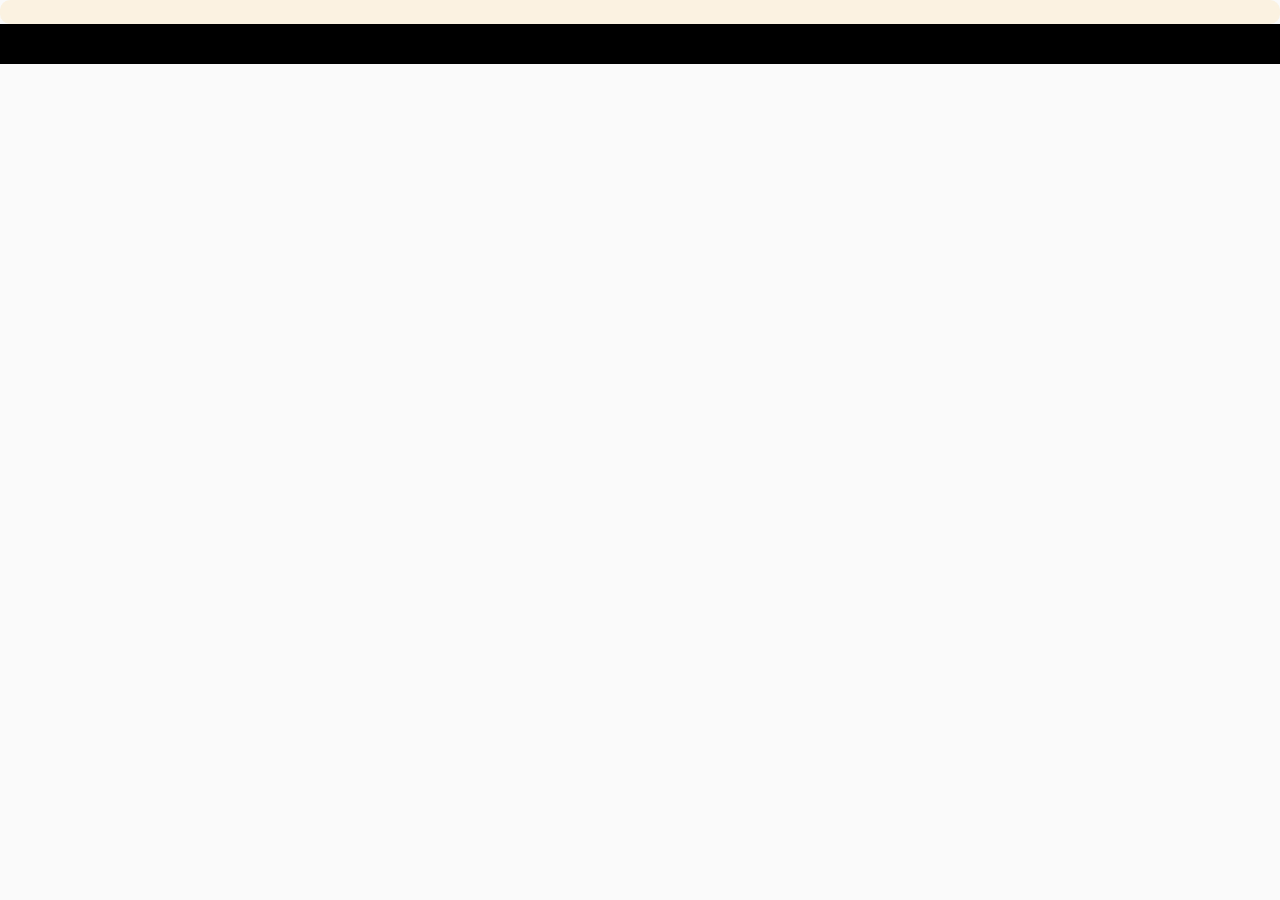
==== index.html @ 56a1b5e3 "FixAmNow MVP ready for deployment" ====
<!DOCTYPE html>
<html lang="en">
  <head>
    <meta charset="utf-8" />
    <meta name="viewport" content="width=device-width,initial-scale=1" />
    <title>FixAmNow — Home Services (Demo)</title>
    <link rel="stylesheet" href="fixutilities.css" />
    <link rel="stylesheet" href="fixstyles.css" />
  </head>
  <body>
    <div id="app" class="app-root">
      <!-- Navbar injected by components -->
      <header id="top" role="banner"></header>
      <main id="main" role="main"></main>
      <div id="modals"></div>
      <div id="toasts" aria-live="polite" aria-atomic="true"></div>
      <footer id="footer" role="contentinfo"></footer>
    </div>

    <!-- Core utilities -->

    <!-- Core utilities -->
    <script type="module" src="fixutils.js"></script>
    <script type="module" src="fixvalidators.js"></script>
    <script type="module" src="fixstate.js"></script>

    <!-- Always-visible layout -->
    <script type="module" src="fixnavbar.js"></script>
    <script type="module" src="fixfooter.js"></script>

    <!-- Toast + Modal -->
    <script type="module" src="fixtoast.js"></script>
    <script type="module" src="fixmodal.js"></script>

    <!-- Pages (MUST come before router so they exist) -->
    <script type="module" src="fixhome.js"></script>
    <script type="module" src="fixbooking.js"></script>
    <script type="module" src="fixhistory.js"></script>
    <script type="module" src="fixprofile.js"></script>
    <script type="module" src="fixlogin.js"></script>
    <script type="module" src="fixsignup.js"></script>
    <script type="module" src="fixnotfound.js"></script>

    <!-- Router loads LAST -->
    <script type="module" src="fixrouter.js"></script>
  </body>
</html>
---- fixutilities.css ----
:root {
  --primary: #18a058;
  --dark: #0b1b12;
  --accent: #ffd166;
  --bg: #f7faf6;
  --card: #ffffff;
  --muted: #6b7280;
  --radius: 12px;
  --shadow: 0 6px 18px rgba(11, 27, 18, 0.06);
  --max-width: 1100px;
}
* {
  box-sizing: border-box;
}
html,
body,
#app {
  height: 100%;
}
body {
  margin: 0;
  font-family: Inter, system-ui, -apple-system, "Segoe UI", Roboto,
    "Helvetica Neue", Arial;
  color: var(--dark);
  background: var(--bg);
}
.container {
  max-width: var(--max-width);
  margin: 0 auto;
  padding: 0 16px;
}
.grid {
  display: grid;
  gap: 16px;
}
.grid.cols-3 {
  grid-template-columns: repeat(3, 1fr);
}
.flex {
  display: flex;
  gap: 12px;
  align-items: center;
}
.btn {
  padding: 10px 14px;
  border-radius: 10px;
  border: 0;
  cursor: pointer;
}
.btn-primary {
  background: var(--primary);
  color: white;
}
.btn-ghost {
  background: transparent;
  border: 1px solid rgba(11, 27, 18, 0.06);
}
.card {
  background: var(--card);
  border-radius: var(--radius);
  box-shadow: var(--shadow);
  padding: 16px;
}
.h1 {
  font-size: 28px;
  margin: 0 0 8px;
}
.h2 {
  font-size: 20px;
  margin: 0 0 6px;
}
.text-muted {
  color: var(--muted);
}
.mt-8 {
  margin-top: 32px;
}
.mt-4 {
  margin-top: 16px;
}
.mb-4 {
  margin-bottom: 16px;
}
.p-4 {
  padding: 16px;
}
.p-2 {
  padding: 8px;
}
.round {
  border-radius: 50%;
}
.hide {
  display: none;
}
.input {
  width: 100%;
  padding: 10px;
  border-radius: 8px;
  border: 1px solid #e6e6e6;
}
.label {
  display: block;
  font-size: 13px;
  margin-bottom: 6px;
}
.small {
  font-size: 13px;
}
@media (max-width: 768px) {
  .grid.cols-3 {
    grid-template-columns: repeat(2, 1fr);
  }
  .container {
    padding: 0 12px;
  }
}
@media (max-width: 420px) {
  .grid.cols-3 {
    grid-template-columns: 1fr;
  }
}
---- fixstyles.css ----
/* General reset */
* {
  margin: 0;
  padding: 0;
  box-sizing: border-box;
}

body {
  font-family: "Segoe UI", sans-serif;
  background: #fafafa;
  color: #111;
  line-height: 1.5;
  margin: 0;
}

/* Header/Navbar */
header {
  position: sticky;
  top: 0;
  z-index: 50;
  background: rgba(255, 165, 0, 0.1); /* orangeish for your logo */
  padding: 12px 40px;
  display: flex;
  align-items: center;
  justify-content: space-between;
  /* border-bottom: 2px solid orange; */
  animation: slideDown 2s ease-out;
  border-radius: 10px;
}

@keyframes slideDown {
  from {
    transform: translateY(-100%);
    opacity: 0;
  }
  to {
    transform: translateY(0);
    opacity: 1;
  }
}
/* Navbar container */
.navbar {
  display: flex;
  justify-content: space-between;
  align-items: center;
  padding: 12px 24px;
  background: #fffaf3;
  box-shadow: 0 2px 6px rgba(0, 0, 0, 0.05);
  position: sticky;
  top: 0;
  z-index: 1000;
  transition: all 0.3s ease;

  width: 100%;
  border-radius: 10px;
}

/* Left side: logo + brand name */
.nav-left {
  display: flex;
  align-items: center;
  gap: 10px;
}

.nav-left img {
  width: 60px;
  height: 60px;
  object-fit: contain;
  transition: transform 0.3s ease;
  border-radius: 30%;
}

.nav-left img:hover {
  transform: scale(1.1); /* subtle hover effect */
}

.brand-name {
  font-size: 1.5rem;
  font-weight: 700;
  color: orange; /* orange for brand */
}

/* Nav links */

/* Navbar */
.navbar {
  display: flex;
  justify-content: space-between;
  align-items: center;
  padding: 15px 30px;
  background: #000; /* Black */
  color: #fff;
  position: sticky;
  top: 0;
  z-index: 100;
}
.nav-left {
  display: flex;
  align-items: center;
  gap: 10px;
}
.nav-logo {
  height: 35px;
}
.brand-name {
  font-size: 20px;
  font-weight: bold;
  color: orange; /* Orange */
}
.nav-links {
  list-style: none;
  display: flex;
  gap: 20px;
  margin: 0;
  padding: 0;
  text-decoration: none;

  font-weight: 500;
}
.nav-links li a {
  color: #fff;
  text-decoration: none;
  font-weight: 500;
  padding: 6px 12px;
}
.nav-links li a:hover {
  color: orange;
}
.btn-login {
  border: 1px solid orange;
  padding: 6px 14px;
  border-radius: 5px;
  transition: 0.3s;
  color: orange;
}
.btn-login:hover {
  background: orange;
  color: #fff;
}
.btn-signup {
  background: orange;
  padding: 6px 14px;
  border-radius: 5px;
  color: #fff;
  font-weight: bold;
  transition: 0.3s;
}
.btn-signup:hover {
  background: black;
  color: orange;
}
/* Mobile responsiveness */
@media (max-width: 768px) {
  .nav-links {
    flex-direction: column; /* stack links vertically */
    gap: 8px; /* smaller spacing */
    align-items: flex-start;
  }
}

/* ========================
   GENERAL PAGE STYLING
======================== */

h1,
h2,
h3 {
  margin: 0;
  font-weight: 600;
}

a {
  text-decoration: none;
  transition: all 0.3s ease;
}

button,
.btn-primary,
.btn-secondary,
.btn-card {
  cursor: pointer;
}

/* ========================
   HERO SECTION
======================== */
.hero {
  display: flex;
  justify-content: center;
  align-items: center;
  background: linear-gradient(90deg, #fff7f0, #fff);
  padding: 100px 20px;
  text-align: center;
  position: relative;
  overflow: hidden;
}

.hero::before {
  content: "";
  position: absolute;
  top: -50px;
  left: -50px;
  width: 300px;
  height: 300px;
  background: orange;
  opacity: 0.1;
  border-radius: 50%;
  animation: float 6s ease-in-out infinite;
}

@keyframes float {
  0%,
  100% {
    transform: translateY(0) rotate(0deg);
  }
  50% {
    transform: translateY(-20px) rotate(45deg);
  }
}

.hero h1 {
  font-size: 3rem;
  color: #111;
  margin-bottom: 20px;
  animation: fadeInUp 1s ease forwards;
}

.hero p {
  font-size: 1.25rem;
  color: #333;
  max-width: 600px;
  margin: 0 auto 30px;
  animation: fadeInUp 1.2s ease forwards;
}

.hero-buttons {
  display: flex;
  justify-content: center;
  gap: 20px;
  animation: fadeInUp 1.4s ease forwards;
}

.btn-primary {
  padding: 14px 30px;
  background-color: orange;
  color: #fff;
  border-radius: 8px;
  font-weight: 600;
}

.btn-primary:hover {
  background-color: #ff9500;
}

.btn-secondary {
  padding: 14px 30px;
  background-color: #111;
  color: #fff;
  border-radius: 8px;
  font-weight: 600;
}

.btn-secondary:hover {
  background-color: #333;
}

/* ========================
   SERVICES SECTION
======================== */
.services {
  padding: 80px 20px;
  text-align: center;
  background: #fff;
}

.services h2 {
  font-size: 2.5rem;
  margin-bottom: 50px;
  color: #111;
  position: relative;
}

.services h2::after {
  content: "";
  display: block;
  width: 60px;
  height: 4px;
  background: orange;
  margin: 15px auto 0;
  border-radius: 2px;
}

.service-list {
  display: grid;
  grid-template-columns: repeat(auto-fit, minmax(220px, 1fr));
  gap: 30px;
  justify-items: center;
}

.service-card {
  background: #fff;
  border: 1px solid #eee;
  border-radius: 15px;
  padding: 25px 20px;
  text-align: center;
  width: 100%;
  max-width: 260px;
  box-shadow: 0 8px 20px rgba(0, 0, 0, 0.05);
  transition: all 0.3s ease;
  transform: translateY(0);
  animation: fadeInUp 1s ease forwards;
}

.service-card:hover {
  transform: translateY(-10px);
  box-shadow: 0 12px 25px rgba(0, 0, 0, 0.1);
}

.service-icon img {
  width: 80px;
  height: 80px;
  object-fit: cover; /* keeps the image neat */
  border-radius: 8px;
}

.service-card h3 {
  font-size: 1.25rem;
  margin-bottom: 10px;
  color: #111;
}

.service-card p {
  font-size: 0.95rem;
  color: #555;
  margin-bottom: 15px;
}

.price {
  display: block;
  font-weight: 600;
  color: orange;
  margin-bottom: 15px;
}

.btn-card {
  padding: 10px 20px;
  background: #111;
  color: #fff;
  border-radius: 6px;
  font-weight: 500;
}

.btn-card:hover {
  background: #333;
}

/* ========================
   ANIMATIONS
======================== */
@keyframes fadeInUp {
  from {
    opacity: 0;
    transform: translateY(20px);
  }
  to {
    opacity: 1;
    transform: translateY(0);
  }
}

/* ========================
   RESPONSIVE
======================== */
@media (max-width: 768px) {
  .hero h1 {
    font-size: 2.2rem;
  }
  .hero p {
    font-size: 1rem;
  }
  .hero-buttons {
    flex-direction: column;
    gap: 15px;
  }
  .service-list {
    gap: 20px;
  }
}

/* ===== FEATURED ARTISANS ===== */
.featured-artisans {
  padding: 80px 20px;
  background: #fdfdfd;
  text-align: center;
}

.featured-artisans h2 {
  font-size: 2rem;
  font-weight: bold;
  color: #111;
  margin-bottom: 40px;
  position: relative;
  display: inline-block;
}

.featured-artisans h2::after {
  content: "";
  display: block;
  width: 70px;
  height: 3px;
  background: orange;
  margin: 8px auto 0;
  border-radius: 2px;
}

.artisan-list {
  display: grid;
  grid-template-columns: repeat(auto-fit, minmax(240px, 1fr));
  gap: 24px;
}

.artisan-card {
  background: #fff;
  border-radius: 12px;
  padding: 20px;
  box-shadow: 0 4px 12px rgba(0, 0, 0, 0.08);
  transition: transform 0.3s ease, box-shadow 0.3s ease;
  animation: fadeInUp 0.7s ease both;
}

.artisan-card:hover {
  transform: translateY(-6px);
  box-shadow: 0 8px 20px rgba(0, 0, 0, 0.15);
}

.artisan-card img {
  width: 100%;
  height: 200px;
  object-fit: cover;
  border-radius: 10px;
  margin-bottom: 12px;
}

.artisan-card h3 {
  font-size: 1.2rem;
  font-weight: bold;
  color: #111;
  margin-bottom: 6px;
}

.artisan-card p {
  font-size: 0.95rem;
  color: #444;
  font-weight: 500;
}

/* ===== TESTIMONIALS ===== */
.testimonials {
  padding: 80px 20px;
  background: #fffaf5; /* soft off-white with warmth */
  text-align: center;
}

.testimonials h2 {
  font-size: 2rem;
  font-weight: bold;
  color: #111;
  margin-bottom: 40px;
  position: relative;
  display: inline-block;
}

.testimonials h2::after {
  content: "";
  display: block;
  width: 70px;
  height: 3px;
  background: orange;
  margin: 8px auto 0;
  border-radius: 2px;
}

/* CTA Section */
.cta-book {
  text-align: center;
  padding: 80px 20px;
  background: linear-gradient(90deg, #ffccd5, #fff);
  color: black;
  border-radius: 12px;
  margin: 60px auto;
  max-width: 1000px;
  animation: fadeUp 1s ease-in-out;
}

.cta-book h2 {
  font-size: 2rem;
  margin-bottom: 20px;
  font-weight: bold;
}

/* CTA Button */
.cta-btn {
  font-size: 1.2rem;
  padding: 16px 36px;
  border-radius: 10px;
  font-weight: bold;
  background: #fff;
  color: #111;
  border: none;
  cursor: pointer;
  text-decoration: none;
  transition: all 0.3s ease;
}

.cta-btn:hover {
  background: transparent;
  color: #fff;
  border: 2px solid #fff;
  transform: scale(1.05);
}

/* Animation */
@keyframes fadeUp {
  from {
    opacity: 0;
    transform: translateY(50px);
  }
  to {
    opacity: 1;
    transform: translateY(0);
  }
}

/* ================================
   FOOTER STYLING
===================================*/
footer {
  background: #000000; /* deep black background */
  color: #eee; /* light text */
  padding: 20px 20px 20px;
  font-family: "Segoe UI", sans-serif;
}

.footer-container {
  display: grid;
  grid-template-columns: repeat(3, 1fr);
  gap: 30px;
  max-width: 1200px;
  margin: 0 auto;
}

.footer-col h4 {
  color: orange;
  font-size: 18px;
  margin-bottom: 16px;
  position: relative;
}

.footer-col h4::after {
  content: "";
  width: 40px;
  height: 2px;
  background: orange;
  position: absolute;
  bottom: -6px;
  left: 0;
}

.footer-logo {
  width: 80px;
  margin-bottom: 14px;
  border-radius: 30%;
}

.footer-col p {
  font-size: 14px;
  color: #bbb;
  line-height: 1.6;
}

.footer-col ul {
  list-style: none;
  padding: 0;
}

.footer-col ul li {
  margin: 8px 0;
  font-size: 14px;
  color: #ccc;
}

.footer-col ul li a {
  text-decoration: none;
  color: #ccc;
  transition: color 0.3s ease;
}

.footer-col ul li a:hover {
  color: orange;
}

.footer-bottom {
  text-align: center;
  margin-top: 20px;
  padding-top: 10px;
  border-top: 1px solid rgba(255, 255, 255, 0.15);
  font-size: 13px;
  color: #aaa;
}

.footer-bottom p {
  margin: 0;
}

/* Responsive footer */
@media (max-width: 768px) {
  .footer-container {
    grid-template-columns: 1fr;
    text-align: center;
  }

  .footer-col h4::after {
    left: 50%;
    transform: translateX(-50%);
  }
}

/* =========================
   Testimonials Section
========================= */
.testimonials {
  padding: 60px 20px;
  background: #fffaf7; /* subtle light background */
  text-align: center;
}

.testimonials h2 {
  font-size: 2rem;
  margin-bottom: 30px;
  color: #222;
}

.testimonial-list {
  display: grid;
  grid-template-columns: repeat(auto-fit, minmax(280px, 1fr));
  gap: 20px;
  margin-bottom: 30px;
}

.testimonial-card {
  background: #fff;
  border-radius: 12px;
  box-shadow: 0 4px 12px rgba(0, 0, 0, 0.08);
  padding: 20px;
  text-align: left;
  transition: transform 0.3s ease, box-shadow 0.3s ease;
}

.testimonial-card:hover {
  transform: translateY(-5px);
  box-shadow: 0 6px 16px rgba(0, 0, 0, 0.12);
}

.testimonial-card p {
  font-size: 1rem;
  color: #444;
  line-height: 1.5;
  margin-bottom: 15px;
}

.testimonial-card span {
  font-weight: bold;
  color: #ff6600; /* brand orange */
}

/* Controls */
.testimonial-controls {
  display: flex;
  justify-content: center;
  gap: 15px;
}

.testimonial-controls button {
  padding: 10px 20px;
  background: #000; /* black brand */
  color: #fff;
  border: none;
  border-radius: 8px;
  font-size: 1rem;
  cursor: pointer;
  transition: background-color 0.3s ease;
}

.testimonial-controls button:hover {
  background: #ff6600; /* orange hover */
}

/* Responsive tweak */
@media (max-width: 768px) {
  .testimonials h2 {
    font-size: 1.5rem;
  }

  .testimonial-card {
    padding: 15px;
  }
}

/* ===== Booking Page ===== */
.booking-page {
  max-width: 600px;
  margin: 3rem auto;
  padding: 2rem;
  background: #fff;
  border-radius: 12px;
  box-shadow: 0 4px 12px rgba(0, 0, 0, 0.08);
}

.booking-page h2 {
  font-size: 1.8rem;
  margin-bottom: 1.5rem;
  text-align: center;
  color: #222;
}

/* ===== Form Styles ===== */
.booking-form {
  display: flex;
  flex-direction: column;
  gap: 1.2rem;
}

.booking-form label {
  font-weight: 600;
  font-size: 0.95rem;
  color: #333;
  margin-bottom: 0.3rem;
}

.booking-form input,
.booking-form select,
.booking-form textarea {
  width: 100%;
  padding: 0.9rem 1rem;
  border: 1px solid #ddd;
  border-radius: 8px;
  font-size: 1rem;
  transition: border 0.2s ease, box-shadow 0.2s ease;
}

.booking-form input:focus,
.booking-form select:focus,
.booking-form textarea:focus {
  border-color: #0077ff;
  box-shadow: 0 0 0 3px rgba(0, 119, 255, 0.1);
  outline: none;
}

/* ===== Button ===== */
.booking-form .btn-primary {
  background: #0077ff;
  color: #fff;
  font-weight: 600;
  border: none;
  padding: 1rem;
  border-radius: 8px;
  cursor: pointer;
  transition: background-color 0.2s ease;
}

.booking-form .btn-primary:hover {
  background: #005fcc;
}

/* ===== Responsive ===== */
@media (max-width: 600px) {
  .booking-page {
    margin: 1rem;
    padding: 1.5rem;
  }

  .booking-page h2 {
    font-size: 1.5rem;
  }
}

/* ===== History Page ===== */
.history-page {
  max-width: 800px;
  margin: 2rem auto;
  padding: 1rem;
}

.history-page h2 {
  text-align: center;
  margin-bottom: 1.5rem;
}

.history-list {
  display: flex;
  flex-direction: column;
  gap: 1rem;
}

.history-card {
  background: #fff;
  padding: 1.2rem;
  border-radius: 10px;
  box-shadow: 0 2px 6px rgba(0, 0, 0, 0.05);
}

.history-card h3 {
  margin-bottom: 0.5rem;
  color: #0077ff;
}

.status {
  font-weight: 600;
  padding: 0.2rem 0.6rem;
  border-radius: 6px;
}

.status.pending {
  background: #fff3cd;
  color: #856404;
}

.status.confirmed {
  background: #d4edda;
  color: #155724;
}

.status.completed {
  background: #cce5ff;
  color: #004085;
}

.empty {
  text-align: center;
  font-size: 1rem;
  color: #666;
}

/* ===== Auth Page Styling (Signup + Login) ===== */
.auth-page {
  max-width: 400px;
  margin: 60px auto;
  padding: 30px;
  background: #fff;
  border-radius: 10px;
  box-shadow: 0 4px 12px rgba(0, 0, 0, 0.08);
  text-align: center;
}

.auth-page h2 {
  margin-bottom: 20px;
  font-size: 24px;
  color: #333;
}

/* Auth form */
.auth-form {
  display: flex;
  flex-direction: column;
  gap: 15px;
  text-align: left;
}

.auth-form label {
  font-weight: 500;
  font-size: 14px;
  margin-bottom: 4px;
  color: #444;
}

.auth-form input {
  padding: 10px 12px;
  border: 1px solid #ddd;
  border-radius: 6px;
  font-size: 14px;
  outline: none;
  transition: border 0.2s;
}

.auth-form input:focus {
  border-color: orange;
  box-shadow: 0 0 0 2px rgba(255, 165, 0, 0.2);
}

/* Primary button */
.btn-primary {
  background: orange;
  color: white;
  border: none;
  padding: 10px;
  border-radius: 6px;
  cursor: pointer;
  font-size: 16px;
  transition: background 0.2s;
}

.btn-primary:hover {
  background: darkorange;
}

/* Switch to login/signup */
.switch-auth {
  margin-top: 15px;
  font-size: 14px;
  color: #666;
}

.switch-auth a {
  color: orange;
  font-weight: 500;
  text-decoration: none;
  margin-left: 4px;
}

.switch-auth a:hover {
  text-decoration: underline;
}

/* Responsive */
@media (max-width: 500px) {
  .auth-page {
    margin: 30px 15px;
    padding: 20px;
  }
}

.btn-logout {
  background: crimson;
  color: white;
  padding: 8px 16px;
  border-radius: 8px;
  text-decoration: none;
  font-weight: 500;
}

.user-name {
  margin-right: 10px;
  font-weight: 600;
  color: orange;
}

/* 🧱 General Page Setup */
.profile-container {
  max-width: 450px;
  margin: 3rem auto;
  background: #ffffff;
  padding: 2rem;
  border-radius: 20px;
  box-shadow: 0 10px 25px rgba(0, 0, 0, 0.1);
  text-align: center;
  transition: all 0.3s ease;
}

.profile-container:hover {
  transform: translateY(-5px);
}

/* 🧍 Profile Card */
.profile-card {
  display: flex;
  flex-direction: column;
  align-items: center;
  gap: 1rem;
}

.profile-card h2 {
  font-size: 1.5rem;
  color: #222;
  margin-bottom: 1rem;
}

/* 🖼️ Profile Picture */
.profile-pic {
  width: 130px;
  height: 130px;
  border-radius: 50%;
  border: 4px solid #007bff;
  object-fit: cover;
  box-shadow: 0 4px 12px rgba(0, 123, 255, 0.3);
  transition: all 0.3s ease;
}

.profile-pic:hover {
  transform: scale(1.05);
}

/* 👕 Info */
.profile-card p {
  font-size: 1rem;
  color: #555;
  margin: 0.3rem 0;
}

.profile-card span {
  font-weight: 600;
  color: #222;
}

/* 🎛️ Buttons */
.btn {
  background: #007bff;
  color: white;
  border: none;
  padding: 0.7rem 1.2rem;
  border-radius: 8px;
  cursor: pointer;
  font-weight: 600;
  transition: all 0.3s ease;
}

.btn:hover {
  background: #0056b3;
  transform: translateY(-2px);
}

.btn:active {
  transform: scale(0.98);
}

/* 🧩 Animation when updating */
@keyframes fadeIn {
  from {
    opacity: 0;
    transform: translateY(10px);
  }
  to {
    opacity: 1;
    transform: translateY(0);
  }
}

.profile-container {
  animation: fadeIn 0.4s ease;
}

/* 🧠 Dynamic Edit Mode */
.profile-card.editing span {
  display: none;
}

.profile-card.editing input {
  display: inline-block;
  font-size: 1rem;
  padding: 0.3rem;
  border-radius: 6px;
  border: 1px solid #ddd;
  outline: none;
}

.profile-card input {
  display: none;
}

/* 📱 Responsive */
@media (max-width: 500px) {
  .profile-container {
    width: 90%;
    padding: 1.5rem;
  }
  .profile-pic {
    width: 100px;
    height: 100px;
  }
  .btn {
    width: 100%;
  }
}

/* General section styling */
section {
  padding: 80px 10%;
  color: #222;
}

/* HEADINGS */
h1 {
  font-size: 2rem;
  font-weight: 700;
  color: #111;
  text-align: center;
  margin-bottom: 20px;
}
h1 span {
  color: #ff6600;
}

/* ABOUT PAGE */
.about-section {
  display: flex;
  flex-wrap: wrap;
  align-items: center;
  justify-content: space-between;
  gap: 2rem;
}
.about-content {
  flex: 1;
}
.about-content p {
  line-height: 1.6;
  color: #444;
}
.about-image {
  flex: 1;
  text-align: center;
}
.about-image img {
  width: 100%;
  max-width: 400px;
  border-radius: 10px;
}

/* SERVICES PAGE */
.services-section {
  text-align: center;
}
.service-grid {
  display: grid;
  grid-template-columns: repeat(auto-fit, minmax(200px, 1fr));
  gap: 1.5rem;
  margin-top: 2rem;
}
.service-card {
  background: #fff;
  border: 1px solid #eee;
  border-radius: 10px;
  padding: 20px;
  transition: 0.3s ease;
}
.service-card:hover {
  transform: translateY(-5px);
  box-shadow: 0 4px 15px rgba(255, 102, 0, 0.2);
}
.service-card img {
  width: 60px;
  height: 60px;
  margin-bottom: 10px;
}

/* CONTACT PAGE */
.contact-section {
  text-align: center;
}
.contact-form {
  max-width: 500px;
  margin: 20px auto;
  display: flex;
  flex-direction: column;
  gap: 15px;
}
.contact-form input,
.contact-form textarea {
  padding: 12px;
  border-radius: 6px;
  border: 1px solid #ccc;
  font-size: 1rem;
  resize: none;
}
.contact-form button {
  background: #ff6600;
  color: #fff;
  border: none;
  padding: 12px;
  border-radius: 6px;
  font-size: 1rem;
  cursor: pointer;
  transition: 0.3s;
}
.contact-form button:hover {
  background: #e55b00;
}

/* RESPONSIVENESS */
@media (max-width: 768px) {
  section {
    padding: 60px 5%;
  }
  .about-section {
    flex-direction: column;
    text-align: center;
  }
}

.map-page {
  padding: 40px 10%;
  text-align: center;
}

.map-page h2 {
  font-size: 28px;
  color: #ff6600;
  margin-bottom: 10px;
}

.map-page p {
  color: #333;
  margin-bottom: 20px;
}

#locationInput {
  width: 90%;
  max-width: 400px;
  padding: 10px 15px;
  border: 2px solid #ff6600;
  border-radius: 8px;
  font-size: 16px;
  margin-bottom: 20px;
  outline: none;
}

#locationInput:focus {
  border-color: #000;
}

.fake-map {
  background: #f8f8f8;
  border: 2px dashed #ff6600;
  border-radius: 10px;
  padding: 30px;
  transition: 0.3s;
}

.map-info h3 {
  color: #000;
}

.map-info p {
  color: #555;
}

@media (max-width: 600px) {
  #locationInput {
    width: 100%;
  }
}
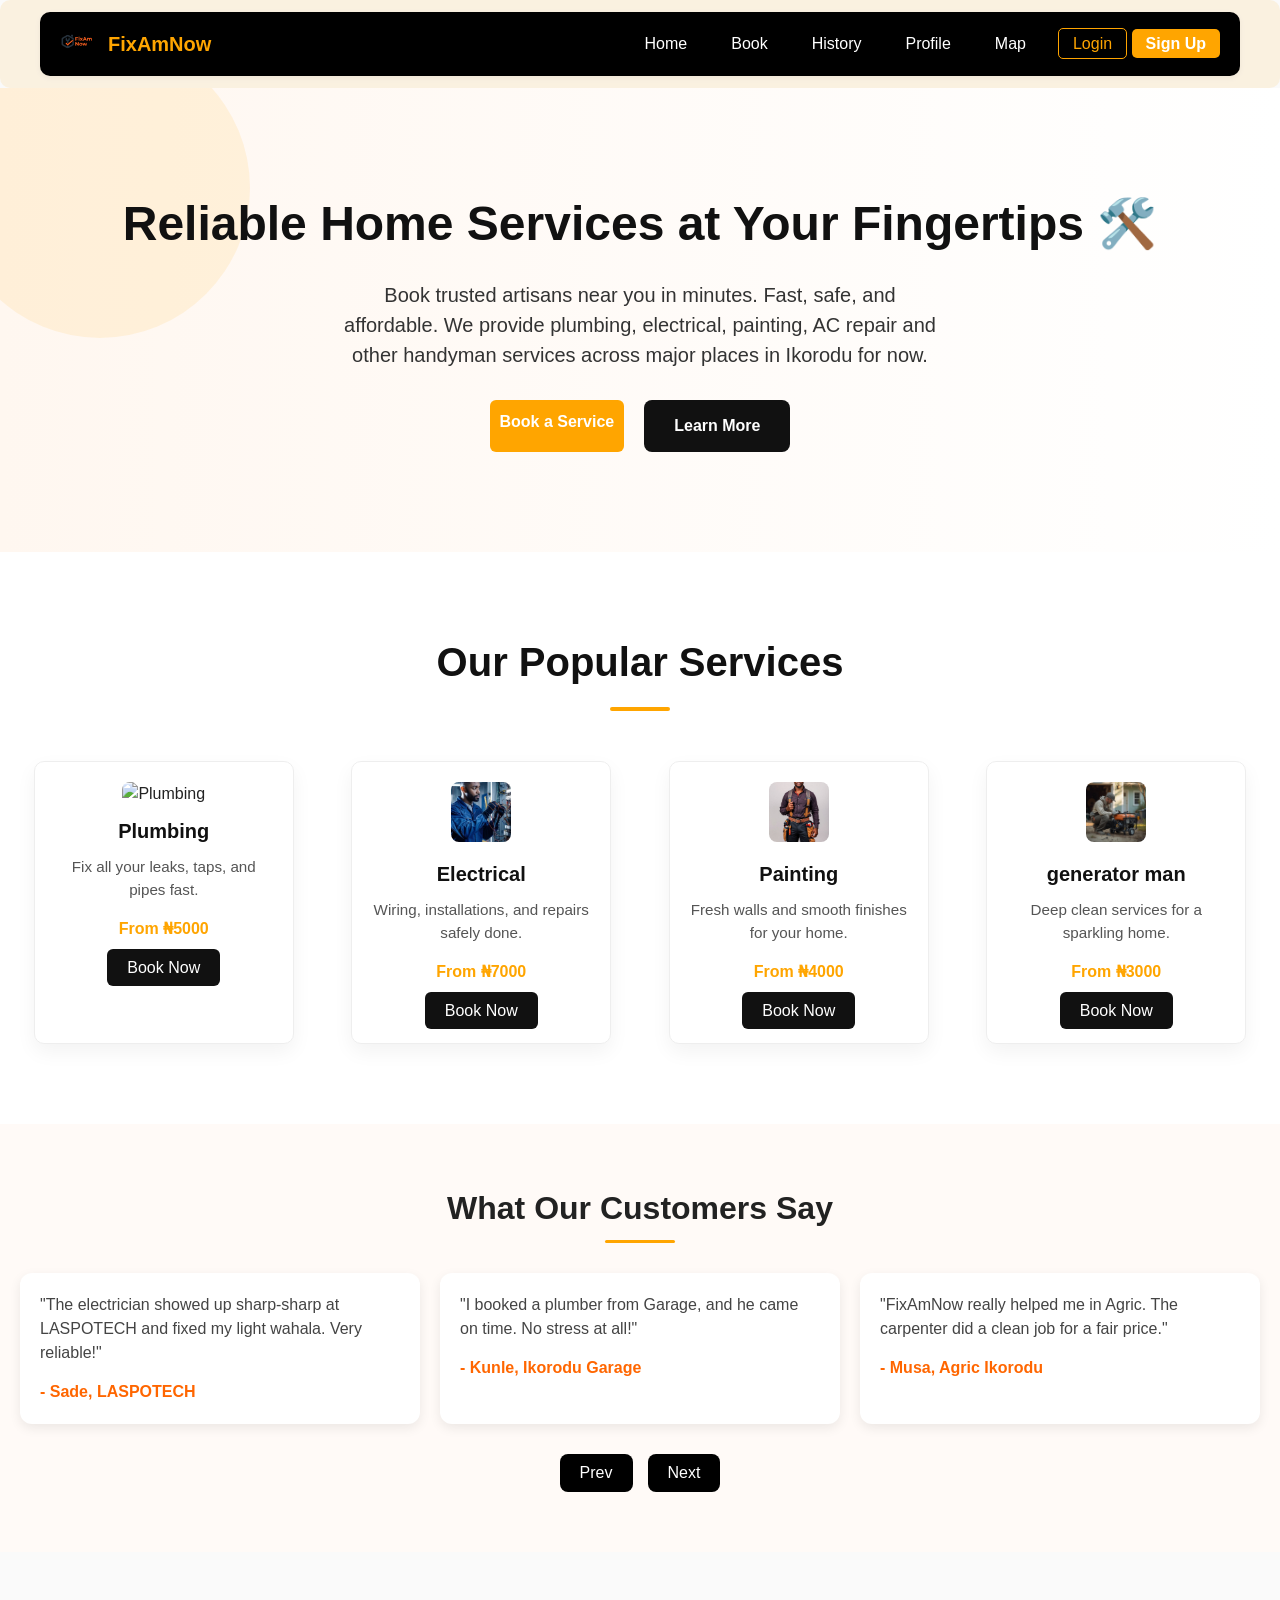
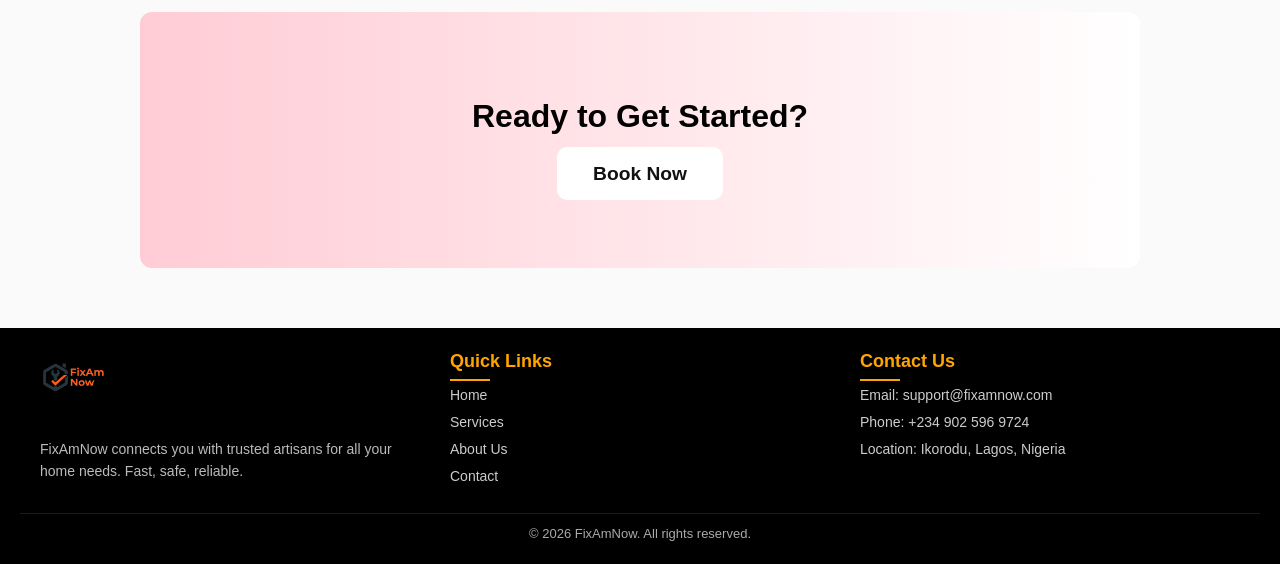
==== commit e4b2c1d9: "Made full responsive design and unified stylesheet" ====
--- a/index.html
+++ b/index.html
@@ -4,12 +4,14 @@
     <meta charset="utf-8" />
     <meta name="viewport" content="width=device-width,initial-scale=1" />
     <title>FixAmNow — Home Services (Demo)</title>
-    <link rel="stylesheet" href="fixutilities.css" />
-    <link rel="stylesheet" href="fixstyles.css" />
+
+    <!-- CSS -->
+    <link rel="stylesheet" href="./fixutilities.css" />
+    <link rel="stylesheet" href="./fixstyles.css" />
   </head>
+
   <body>
     <div id="app" class="app-root">
-      <!-- Navbar injected by components -->
       <header id="top" role="banner"></header>
       <main id="main" role="main"></main>
       <div id="modals"></div>
@@ -17,31 +19,26 @@
       <footer id="footer" role="contentinfo"></footer>
     </div>
 
-    <!-- Core utilities -->
+    <!-- JS FILES -->
+    <script type="module" src="./fixutils.js"></script>
+    <script type="module" src="./fixvalidators.js"></script>
+    <script type="module" src="./fixstate.js"></script>
 
-    <!-- Core utilities -->
-    <script type="module" src="fixutils.js"></script>
-    <script type="module" src="fixvalidators.js"></script>
-    <script type="module" src="fixstate.js"></script>
+    <script type="module" src="./fixnavbar.js"></script>
+    <script type="module" src="./fixfooter.js"></script>
 
-    <!-- Always-visible layout -->
-    <script type="module" src="fixnavbar.js"></script>
-    <script type="module" src="fixfooter.js"></script>
+    <script type="module" src="./fixtoast.js"></script>
+    <script type="module" src="./fixmodal.js"></script>
 
-    <!-- Toast + Modal -->
-    <script type="module" src="fixtoast.js"></script>
-    <script type="module" src="fixmodal.js"></script>
+    <script type="module" src="./fixhome.js"></script>
+    <script type="module" src="./fixbooking.js"></script>
+    <script type="module" src="./fixhistory.js"></script>
+    <script type="module" src="./fixprofile.js"></script>
+    <script type="module" src="./fixlogin.js"></script>
+    <script type="module" src="./fixsignup.js"></script>
+    <script type="module" src="./fixaboutus.js"></script>
+    <script type="module" src="./fixnotfound.js"></script>
 
-    <!-- Pages (MUST come before router so they exist) -->
-    <script type="module" src="fixhome.js"></script>
-    <script type="module" src="fixbooking.js"></script>
-    <script type="module" src="fixhistory.js"></script>
-    <script type="module" src="fixprofile.js"></script>
-    <script type="module" src="fixlogin.js"></script>
-    <script type="module" src="fixsignup.js"></script>
-    <script type="module" src="fixnotfound.js"></script>
-
-    <!-- Router loads LAST -->
-    <script type="module" src="fixrouter.js"></script>
+    <script type="module" src="./fixrouter.js"></script>
   </body>
 </html>
--- a/fixstyles.css
+++ b/fixstyles.css
@@ -1,5 +1,4 @@
-/* General reset */
-* {
+General reset * {
   margin: 0;
   padding: 0;
   box-sizing: border-box;
@@ -150,13 +149,14 @@
   color: orange;
 }
 /* Mobile responsiveness */
-@media (max-width: 768px) {
+/* @media (max-width: 768px) {
   .nav-links {
     flex-direction: column; /* stack links vertically */
-    gap: 8px; /* smaller spacing */
-    align-items: flex-start;
-  }
-}
+/* gap: 8px; /* smaller spacing */
+/* align-items: flex-start; */
+/* } */
+*/
+/* } */ */
 
 /* ========================
    GENERAL PAGE STYLING
@@ -1237,3 +1237,341 @@
     width: 100%;
   }
 }
+
+/* ============================= */
+/* 📱 MOBILE RESPONSIVE DESIGN   */
+/* ============================= */
+
+/* For phones and small screens */
+@media (max-width: 768px) {
+  body {
+    font-size: 15px;
+    padding: 0 10px;
+  }
+
+  header nav ul {
+    flex-direction: column;
+    gap: 10px;
+  }
+
+  .hero {
+    flex-direction: column;
+    text-align: center;
+    padding: 40px 15px;
+  }
+
+  .hero-content h1 {
+    font-size: 1.8rem;
+    line-height: 1.3;
+  }
+
+  .hero-content p {
+    font-size: 1rem;
+    margin-bottom: 20px;
+  }
+
+  .hero-buttons {
+    flex-direction: column;
+    gap: 12px;
+  }
+
+  /* Services Section */
+  .service-list {
+    grid-template-columns: 1fr;
+    gap: 20px;
+    padding: 0 10px;
+  }
+
+  .service-card {
+    padding: 15px;
+    text-align: center;
+  }
+
+  /* Testimonials Section */
+  .testimonials {
+    padding: 30px 15px;
+  }
+
+  .testimonial-card {
+    font-size: 0.95rem;
+    padding: 15px;
+  }
+
+  .testimonial-controls {
+    display: flex;
+    justify-content: center;
+    gap: 10px;
+  }
+
+  /* Call to Action */
+  .cta-book {
+    padding: 30px 10px;
+  }
+
+  .cta-book h2 {
+    font-size: 1.4rem;
+  }
+
+  .cta-btn {
+    width: 100%;
+    text-align: center;
+  }
+
+  /* Footer */
+  footer {
+    flex-direction: column;
+    text-align: center;
+    gap: 10px;
+  }
+
+  footer ul {
+    flex-direction: column;
+    align-items: center;
+  }
+}
+
+/* For very small phones */
+@media (max-width: 480px) {
+  .hero-content h1 {
+    font-size: 1.5rem;
+  }
+
+  .hero-content p {
+    font-size: 0.9rem;
+  }
+
+  .service-card img {
+    width: 100%;
+    height: auto;
+  }
+
+  .price {
+    font-size: 1rem;
+  }
+
+  button,
+  .btn-primary,
+  .btn-secondary,
+  .btn-card {
+    font-size: 0.9rem;
+    padding: 10px 15px;
+  }
+}
+
+/* For very small phones */
+@media (max-width: 480px) {
+  .hero-content h1 {
+    font-size: 1.5rem;
+  }
+
+  .hero-content p {
+    font-size: 0.9rem;
+  }
+
+  .service-card img {
+    width: 100%;
+    height: auto;
+  }
+
+  .price {
+    font-size: 1rem;
+  }
+
+  button,
+  .btn-primary,
+  .btn-secondary,
+  .btn-card {
+    font-size: 0.9rem;
+    padding: 10px 15px;
+  }
+}
+/* ============================= */
+/* 🔹 GENERAL RESET + BASE STYLES */
+/* ============================= */
+* {
+  margin: 0;
+  padding: 0;
+  box-sizing: border-box;
+}
+
+body {
+  font-family: "Segoe UI", sans-serif;
+  background: #fafafa;
+  color: #111;
+  line-height: 1.5;
+}
+
+/* ============================= */
+/* 🔹 NAVBAR / HEADER            */
+/* ============================= */
+
+.btn
+
+/* ============================= */
+/* 🔹 FOOTER                     */
+/* ============================= */
+footer {
+  background: #000;
+  color: #eee;
+  padding: 40px 20px 20px;
+  display: flex;
+  flex-direction: column;
+  align-items: center;
+  gap: 20px;
+}
+
+.footer-container {
+  display: flex;
+  justify-content: space-between;
+  flex-wrap: wrap;
+  gap: 30px;
+  max-width: 1200px;
+  width: 100%;
+}
+
+.footer-col {
+  flex: 1 1 200px;
+}
+
+.footer-col h4 {
+  color: orange;
+  margin-bottom: 10px;
+  font-size: 18px;
+  position: relative;
+}
+
+.footer-col h4::after {
+  content: "";
+  width: 40px;
+  height: 2px;
+  background: orange;
+  position: absolute;
+  bottom: -6px;
+  left: 0;
+}
+
+.footer-col ul {
+  list-style: none;
+}
+
+.footer-col ul li {
+  margin: 6px 0;
+}
+
+.footer-col ul li a {
+  color: #ccc;
+  text-decoration: none;
+  transition: color 0.3s;
+}
+
+.footer-col ul li a:hover {
+  color: orange;
+}
+
+.footer-bottom {
+  text-align: center;
+  font-size: 13px;
+  color: #aaa;
+  border-top: 1px solid rgba(255, 255, 255, 0.1);
+  padding-top: 10px;
+  width: 100%;
+}
+
+/* ============================= */
+/* 🔹 RESPONSIVE NAVBAR + FOOTER */
+/* ============================= */
+
+/* --- BASE NAVBAR --- */
+.navbar {
+  display: flex;
+  align-items: center;
+  justify-content: space-between;
+  padding: 12px 20px;
+  background: black;
+  position: relative;
+  z-index: 100;
+}
+
+.nav-left {
+  display: flex;
+  align-items: center;
+  gap: 8px;
+}
+
+.nav-left img {
+  width: 40px;
+  height: 40px;
+  border-radius: 50%;
+}
+
+/* --- HAMBURGER MENU --- */
+.hamburger {
+  display: none;
+  flex-direction: column;
+  gap: 4px;
+  cursor: pointer;
+}
+
+.hamburger span {
+  width: 25px;
+  height: 3px;
+  background: #333;
+  transition: 0.3s;
+}
+
+/* Animation when open */
+.hamburger.open span:nth-child(1) {
+  transform: rotate(45deg) translateY(8px);
+}
+.hamburger.open span:nth-child(2) {
+  opacity: 0;
+}
+.hamburger.open span:nth-child(3) {
+  transform: rotate(-45deg) translateY(-8px);
+}
+
+/* --- NAV MENU --- */
+.nav-menu {
+  display: flex;
+  align-items: center;
+  gap: 20px;
+}
+
+/* --- MOBILE VIEW --- */
+@media (max-width: 768px) {
+  .hamburger {
+    display: flex;
+  }
+
+  .nav-menu {
+    display: none;
+    flex-direction: column;
+    align-items: center;
+    background: black;
+    position: absolute;
+    top: 60px;
+    left: 0;
+    width: 100%;
+    padding: 15px 0;
+    box-shadow: 0 5px 15px rgba(0, 0, 0, 0.1);
+    z-index: 10;
+    transition: all 0.3s ease;
+  }
+
+  .nav-menu.active {
+    display: flex;
+  }
+
+  .nav-links {
+    display: flex;
+    flex-direction: column;
+    gap: 10px;
+  }
+
+  .nav-auth {
+    margin-top: 10px;
+    display: flex;
+    flex-direction: column;
+    gap: 8px;
+  }
+}
